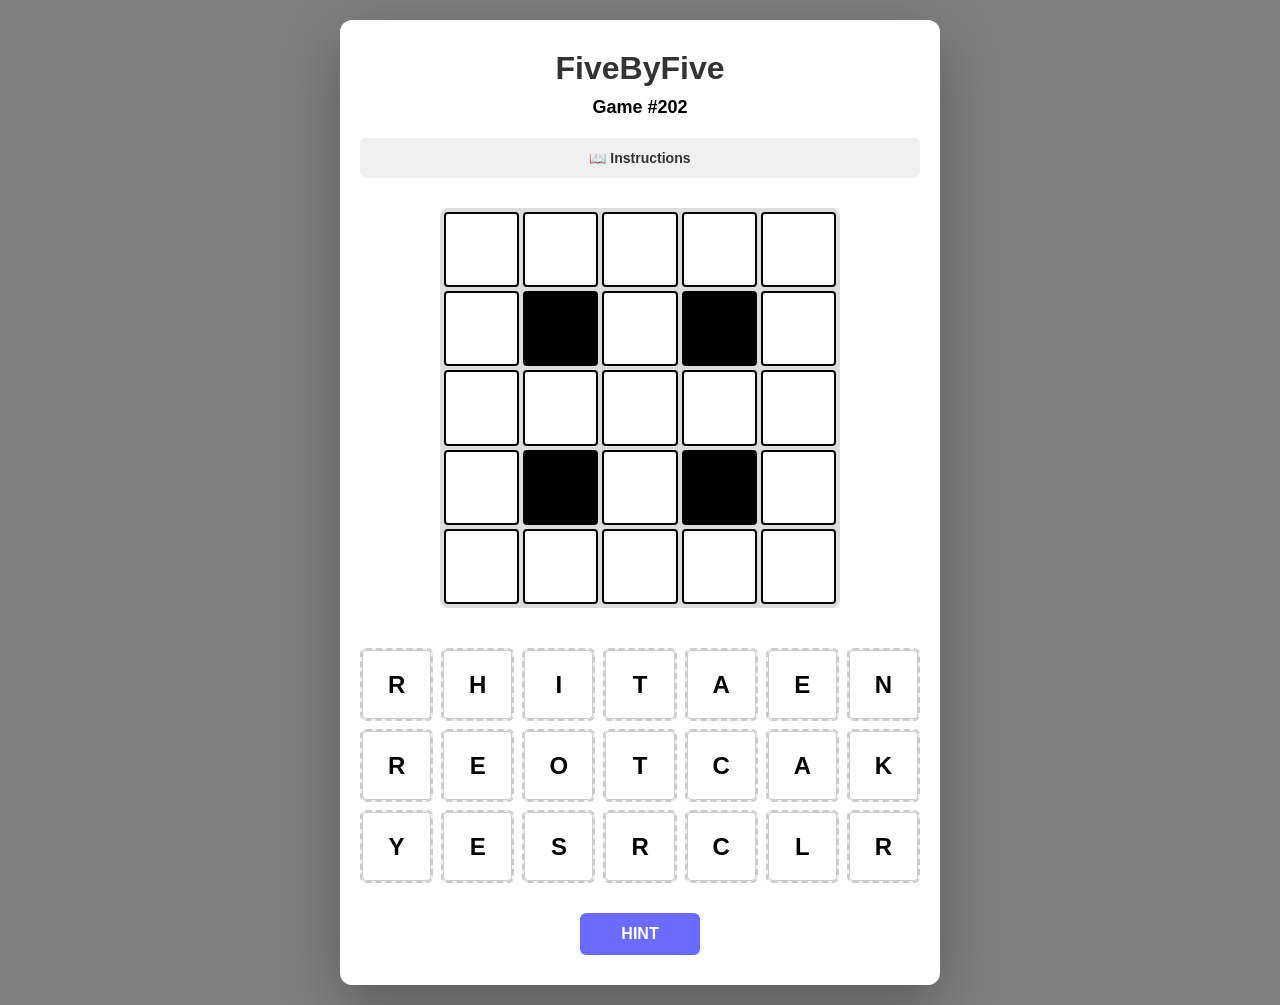
==== fivebyfive.html @ f7b61390 "Clean up copilot slop (i.e. get it to actually work)" ====
<!DOCTYPE html>
<html lang="en">
<head>
    <meta charset="UTF-8">
    <meta name="viewport" content="width=device-width, initial-scale=1.0">
    <title>FiveByFive</title>
    <link rel="stylesheet" href="fivebyfive-styles.css">
</head>
<body>
    <div class="container">
        <!-- Header -->
        <header class="header">
            <div class="header-content">
                <h1 id="gameName">FiveByFive</h1>
                <div class="game-info">
                    <span id="gameNumber">Game #1</span>
                </div>
            </div>
            <!-- Instructions (Collapsible) -->
            <div class="instructions-section">
                <button class="instructions-toggle" id="instructionsToggle">📖 Instructions</button>
                <div class="instructions-content" id="instructionsContent" style="display: none;">
                    <p>Form six 5-letter words using the tiles below:</p>
                    <p>Drag and drop tiles onto the white squares of the grid.</p>
                    <p>You can get up to three hints, but it will remove any tiles you've already placed.</p>
                </div>
            </div>
        </header>

        <!-- Game Board -->
        <main class="game-board-container">
            <!-- 5x5 Grid -->
            <div class="grid" id="gameGrid">
                <!-- generated in js -->
            </div>

            <!-- Tile Rack -->
            <div class="tile-rack" id="tileRack">
                <!-- Tiles will be generated by JavaScript -->
            </div>
        </main>

        <!-- Button Bar -->
        <div class="button-bar" id="buttonBar">
            <button class="game-button" id="giveUpBtn" style="display: none;">GIVE UP</button>
            <button class="game-button" id="hintBtn" style="display: none;">HINT</button>
            <button class="game-button" id="checkBtn" style="display: none;">CHECK</button>
            <button class="game-button" id="shareBtn" style="display: none;">SHARE</button>
        </div>
    </div>


    <div id="toast">Results copied to clipboard.</div>
    <script src="fivebyfive-words.js"></script>
    <script src="fivebyfive-grids.js"></script>
    <script src="fivebyfive.js"></script>
</body>
</html>
---- fivebyfive-styles.css ----
* {
    margin: 0;
    padding: 0;
    box-sizing: border-box;
}

body {
    font-family: 'Segoe UI', Tahoma, Geneva, Verdana, sans-serif;
    background: gray;
    min-height: 100vh;
    display: flex;
    justify-content: center;
    align-items: center;
    padding: 20px;
}

.container {
    background: white;
    border-radius: 12px;
    box-shadow: 0 20px 60px rgba(0, 0, 0, 0.3);
    max-width: 600px;
    width: 100%;
    padding: 30px 20px;
}

.header {
    text-align: center;
    margin-bottom: 30px;
}

.header-content h1 {
    font-size: 32px;
    color: #333;
    margin-bottom: 10px;
}

.game-info {
    font-size: 18px;
    color: #666;
    margin-bottom: 20px;
}

#gameNumber {
    font-weight: bold;
    color: #000000;
}

.instructions-section {
    margin-bottom: 20px;
}

.instructions-toggle {
    background: #f0f0f0;
    border: none;
    padding: 12px 16px;
    border-radius: 6px;
    cursor: pointer;
    font-size: 14px;
    font-weight: 600;
    color: #333;
    transition: all 0.3s ease;
    width: 100%;
}

.instructions-toggle:hover {
    background: #e0e0e0;
    transform: translateY(-2px);
}

.instructions-content {
    background: #f9f9f9;
    border-left: 4px solid #667eea;
    padding: 15px;
    margin-top: 10px;
    border-radius: 4px;
    font-size: 14px;
    color: #555;
    line-height: 1.6;
}

.instructions-content p {
    margin-bottom: 10px;
}

.instructions-content ul {
    margin-left: 20px;
    margin-bottom: 10px;
}

.instructions-content li {
    margin-bottom: 5px;
}

.game-board-container {
    display: flex;
    flex-direction: column;
    gap: 20px;
    align-items: center;
}

.grid {
    display: grid;
    grid-template-columns: repeat(5, 1fr);
    gap: 4px;
    background: #ddd;
    padding: 4px;
    border-radius: 8px;
    max-width: 400px;
    width: 100%;
    aspect-ratio: 1;
}

.grid-square {
    aspect-ratio: 1;
    border: 2px solid #000;
    display: flex;
    justify-content: center;
    align-items: center;
    position: relative;
    background: white;
    border-radius: 4px;
    user-select: none;
    transition: background-color 0.2s ease;
}

.grid-square.black {
    background: #000;
    cursor: default;
}

.grid-square.white {
    background: white;
}

.grid-square.white:hover {
    background: #f5f5f5;
}

.grid-square.white.drag-over {
    background: #e8f0ff;
    box-shadow: inset 0 0 0 2px #667eea;
}

.grid-square.white.drag-over:active {
    background: #d0e0ff;
}

.game-board-container.drag-over {
    background: rgba(102, 126, 234, 0.1);
    border-radius: 8px;
    outline: 2px dashed #667eea;
}

.tile {
    width: 90%;
    height: 90%;
    display: flex;
    justify-content: center;
    align-items: center;
    font-size: 24px;
    font-weight: bold;
    cursor: grab;
    user-select: none;
    border-radius: 4px;
    transition: all 0.2s ease;
}

.tile:active {
    cursor: grabbing;
}

.tile.black-on-white {
    background: white;
    color: black;
    border: 1px solid #ccc;
}

.tile.white-on-red {
    background: #ff4444;
    color: white;
}

.tile.white-on-green {
    background: #44dd44;
    color: white;
}

.tile-rack {
    display: grid;
    grid-template-columns: repeat(7, 1fr);
    gap: 8px;
    width: 100%;
    max-width: 600px;
    margin-top: 20px;
}

.tile-rack-slot {
    aspect-ratio: 1;
    background: #f0f0f0;
    border: 2px dashed #ccc;
    border-radius: 6px;
    position: relative;
    display: flex;
    justify-content: center;
    align-items: center;
}

.tile-rack-slot.centered {
    grid-column: 3 / 4;
    margin-top: 10px;
}

.tile-rack-slot .tile {
    width: 100%;
    height: 100%;
}

.button-bar {
    display: flex;
    gap: 12px;
    justify-content: center;
    margin-top: 30px;
    flex-wrap: wrap;
}

.game-button {
    padding: 12px 24px;
    font-size: 16px;
    font-weight: 600;
    border: none;
    border-radius: 6px;
    cursor: pointer;
    transition: all 0.3s ease;
    min-width: 120px;
}

#giveUpBtn {
    background: #6b6bff;
    color: white;
}

#giveUpBtn:hover {
    background: #5252ff;
    transform: translateY(-2px);
    box-shadow: 0 4px 12px rgba(255, 107, 107, 0.3);
}

#checkBtn {
    background: #6b6bff;
    color: white;
}

#checkBtn:hover {
    background: #5252ff;
    transform: translateY(-2px);
    box-shadow: 0 4px 12px rgba(78, 205, 196, 0.3);
}

#hintBtn {
    background: #6b6bff;
    color: white;
}

#hintBtn:hover {
    background: #5252ff;
    transform: translateY(-2px);
    box-shadow: 0 4px 12px rgba(78, 205, 196, 0.3);
}

#shareBtn {
    background: #6b6bff;
    color: white;
}

#shareBtn:hover {
    background: #5252ff;
    transform: translateY(-2px);
    box-shadow: 0 4px 12px rgba(102, 126, 234, 0.3);
}

.game-button:active {
    transform: translateY(0);
}

/* Mobile Responsive */
@media (max-width: 600px) {
    .container {
        padding: 20px 15px;
    }

    .header-content h1 {
        font-size: 24px;
    }

    .game-info {
        font-size: 16px;
    }

    .grid,
    .tile-rack {
        max-width: 100%;
    }

    .grid-square {
        min-height: 60px;
    }

    .tile {
        font-size: 18px;
    }

    .game-button {
        padding: 10px 20px;
        font-size: 14px;
        min-width: 100px;
    }

    .button-bar {
        gap: 8px;
    }
}

@media (max-width: 400px) {
    .container {
        padding: 15px 10px;
    }

    .header-content h1 {
        font-size: 20px;
    }

    .game-info {
        font-size: 14px;
    }

    .grid {
        gap: 3px;
        padding: 3px;
    }

    .grid-square {
        min-height: 50px;
        border-width: 1px;
    }

    .tile {
        font-size: 16px;
    }

    .tile-rack {
        gap: 6px;
    }

    .tile-rack-slot {
        border-width: 1px;
    }

    .game-button {
        padding: 8px 16px;
        font-size: 12px;
        min-width: 90px;
    }
}

/* Touch-friendly adjustments */
@media (hover: none) and (pointer: coarse) {
    .game-button:active {
        transform: scale(0.98);
    }

    .tile {
        width: 100%;
        height: 100%;
    }
}

/*toast message for sharing*/
#toast {
  visibility: hidden;
  min-width: 250px;
  background-color: #333;
  color: #fff;
  text-align: center;
  border-radius: 5px;
  padding: 16px;
  position: fixed;
  z-index: 1;
  left: 50%;
  bottom: 30px;
  transform: translateX(-50%);
}

#toast.show {
  visibility: visible;
  animation: fadein 0.5s, fadeout 0.5s 2.5s;
}

@keyframes fadein { from {bottom: 0; opacity: 0;} to {bottom: 30px; opacity: 1;} }
@keyframes fadeout { from {bottom: 30px; opacity: 1;} to {bottom: 0; opacity: 0;} }
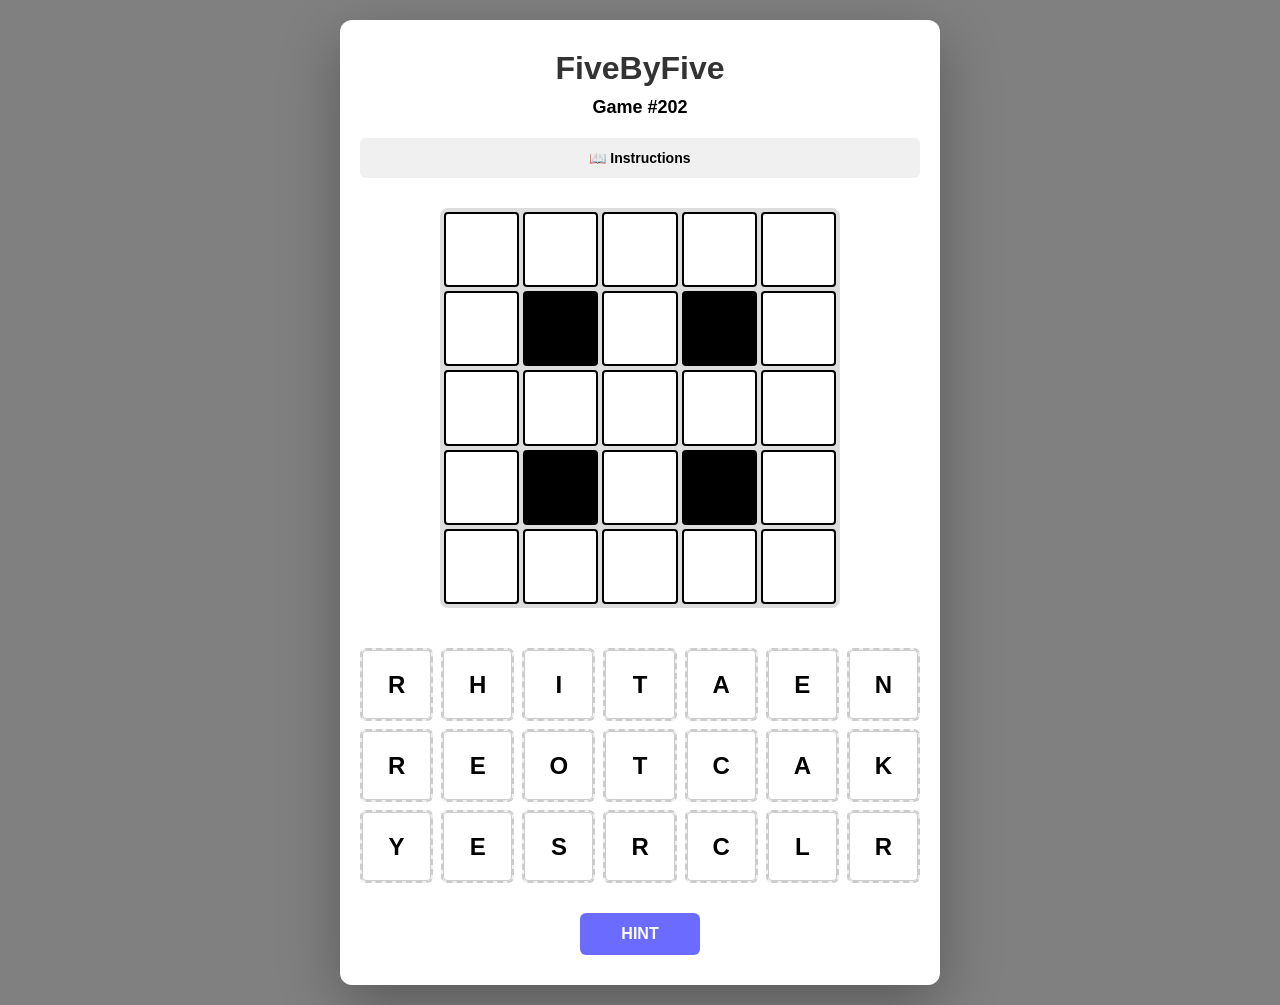
==== commit db091786: "Change "hint" to a brief view. Update instructions." ====
--- a/fivebyfive.html
+++ b/fivebyfive.html
@@ -20,9 +20,10 @@
             <div class="instructions-section">
                 <button class="instructions-toggle" id="instructionsToggle">📖 Instructions</button>
                 <div class="instructions-content" id="instructionsContent" style="display: none;">
-                    <p>Form six 5-letter words using the tiles below:</p>
-                    <p>Drag and drop tiles onto the white squares of the grid.</p>
-                    <p>You can get up to three hints, but it will remove any tiles you've already placed.</p>
+                    <p>Drag and drop tiles onto the white squares of the grid to form 6 words (3 across, 3 down). There might be multiple valid solutions; you only need to find one.</p>
+                    <p>The "HINT" button will briefly show you progressively more expected letters, but you only get 3 hints maximum.</p>
+                    <p>When the game's over, the "CHECK" button will show you the expected solution.</p>
+                    <p>NOTE: The game verifies words against the list of 5-letter words that are valid for typical word games. The expected solution only uses the 500 most common words, but you can use any of them.</p>
                 </div>
             </div>
         </header>
--- a/fivebyfive-styles.css
+++ b/fivebyfive-styles.css
@@ -57,7 +57,7 @@
     cursor: pointer;
     font-size: 14px;
     font-weight: 600;
-    color: #333;
+    color: #000000;
     transition: all 0.3s ease;
     width: 100%;
 }
@@ -74,12 +74,13 @@
     margin-top: 10px;
     border-radius: 4px;
     font-size: 14px;
-    color: #555;
+    color: #000000;
     line-height: 1.6;
+    text-align: left;
 }
 
 .instructions-content p {
-    margin-bottom: 10px;
+    margin-bottom: 5px;
 }
 
 .instructions-content ul {
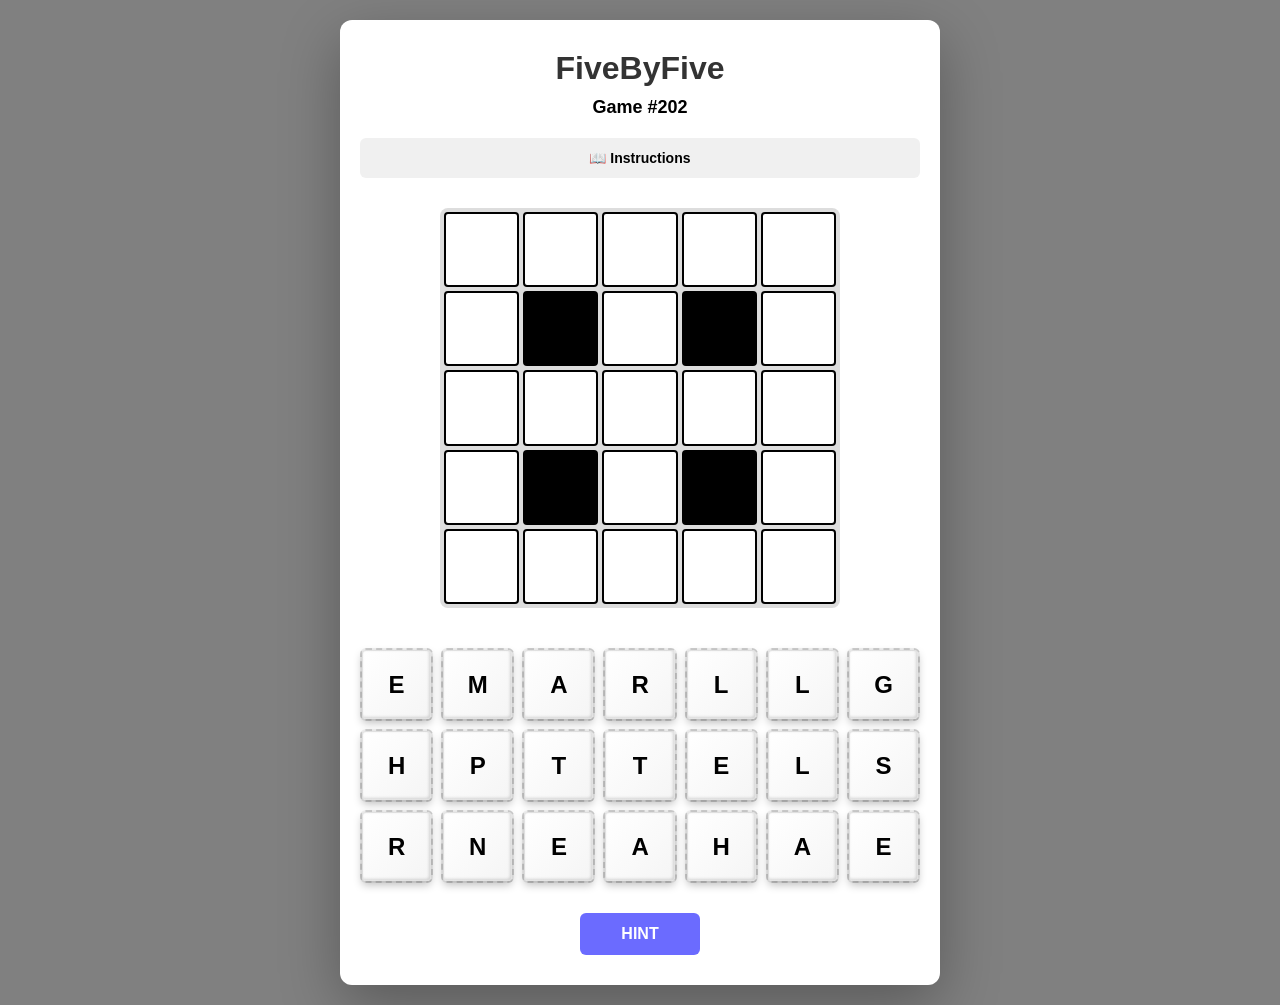
==== commit a2979645: "Added icon. Made tiles more 3D. Removed a few problematic games (contained proper nouns)." ====
--- a/fivebyfive.html
+++ b/fivebyfive.html
@@ -5,6 +5,7 @@
     <meta name="viewport" content="width=device-width, initial-scale=1.0">
     <title>FiveByFive</title>
     <link rel="stylesheet" href="fivebyfive-styles.css">
+    <link rel="icon" type="image/x-icon" href="fivebyfive.ico">
 </head>
 <body>
     <div class="container">
@@ -21,9 +22,9 @@
                 <button class="instructions-toggle" id="instructionsToggle">📖 Instructions</button>
                 <div class="instructions-content" id="instructionsContent" style="display: none;">
                     <p>Drag and drop tiles onto the white squares of the grid to form 6 words (3 across, 3 down). There might be multiple valid solutions; you only need to find one.</p>
-                    <p>The "HINT" button will briefly show you progressively more expected letters, but you only get 3 hints maximum.</p>
-                    <p>When the game's over, the "CHECK" button will show you the expected solution.</p>
-                    <p>NOTE: The game verifies words against the list of 5-letter words that are valid for typical word games. The expected solution only uses the 500 most common words, but you can use any of them.</p>
+                    <p>The "HINT" button (press and hold) will show you progressively more expected letters, but you only get 3 hints maximum.</p>
+                    <p>When the game's over, the "CHECK" button (press and hold) will show you the expected solution.</p>
+                    <p>NOTE: The game verifies words against the list of 5-letter words that are valid for typical word games. The expected solution only uses the 500 most common words (according to a word frequency list), but you can use any of them.</p>
                 </div>
             </div>
         </header>
--- a/fivebyfive-styles.css
+++ b/fivebyfive-styles.css
@@ -164,25 +164,37 @@
     user-select: none;
     border-radius: 4px;
     transition: all 0.2s ease;
+    /* 3D Effect */
+    box-shadow:
+        0 4px 8px rgba(0, 0, 0, 0.25),           /* Drop shadow */
+        inset -1px -1px 3px rgba(0, 0, 0, 0.15), /* Bottom-right inner shadow */
+        inset 1px 1px 3px rgba(255, 255, 255, 0.5); /* Top-left inner highlight */
+    border: 1px solid rgba(0, 0, 0, 0.1);
+    transform: translateZ(0);
 }
 
 .tile:active {
     cursor: grabbing;
+
+    box-shadow:
+        0 2px 4px rgba(0, 0, 0, 0.2),
+        inset -0.5px -0.5px 2px rgba(0, 0, 0, 0.1),
+        inset 0.5px 0.5px 2px rgba(255, 255, 255, 0.3);
+    transform: translateY(2px) translateZ(0);
 }
 
 .tile.black-on-white {
-    background: white;
+    background: linear-gradient(135deg, #ffffff 0%, #f5f5f5 100%);
     color: black;
-    border: 1px solid #ccc;
 }
 
 .tile.white-on-red {
-    background: #ff4444;
+    background: linear-gradient(135deg, #ff6b6b 0%, #ff4444 100%);
     color: white;
 }
 
 .tile.white-on-green {
-    background: #44dd44;
+    background: linear-gradient(135deg, #66dd66 0%, #44dd44 100%);
     color: white;
 }
 
@@ -249,6 +261,9 @@
 #checkBtn {
     background: #6b6bff;
     color: white;
+    user-select: none;
+    -webkit-user-select: none;
+    -webkit-touch-callout: none;
 }
 
 #checkBtn:hover {
@@ -260,6 +275,9 @@
 #hintBtn {
     background: #6b6bff;
     color: white;
+    user-select: none;
+    -webkit-user-select: none;
+    -webkit-touch-callout: none;
 }
 
 #hintBtn:hover {
@@ -372,6 +390,16 @@
     .tile {
         width: 100%;
         height: 100%;
+    }
+}
+
+@media (hover: hover) and (pointer: fine) {
+    .tile:hover {
+        box-shadow:
+            0 6px 12px rgba(0, 0, 0, 0.3),
+            inset -1px -1px 3px rgba(0, 0, 0, 0.15),
+            inset 1px 1px 3px rgba(255, 255, 255, 0.5);
+        transform: translateY(-1px) translateZ(0);
     }
 }
 
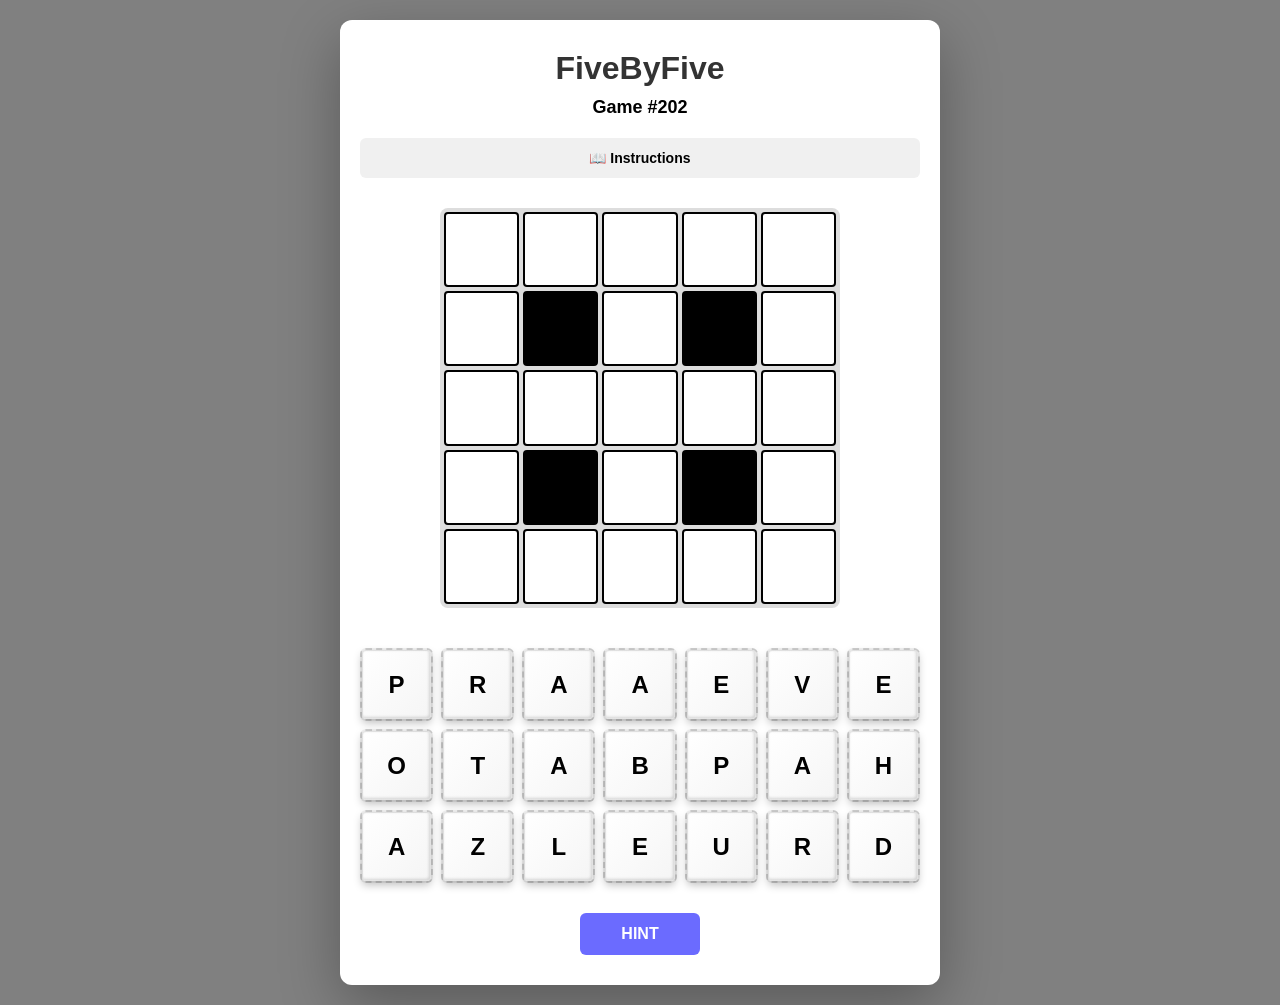
==== commit 8ecb406d: "Updated instructions. Added random parameter." ====
--- a/fivebyfive.html
+++ b/fivebyfive.html
@@ -24,7 +24,8 @@
                     <p>Drag and drop tiles onto the white squares of the grid to form 6 words (3 across, 3 down). There might be multiple valid solutions; you only need to find one.</p>
                     <p>The "HINT" button (press and hold) will show you progressively more expected letters, but you only get 3 hints maximum.</p>
                     <p>When the game's over, the "CHECK" button (press and hold) will show you the expected solution.</p>
-                    <p>NOTE: The game verifies words against the list of 5-letter words that are valid for typical word games. The expected solution only uses the 500 most common words (according to a word frequency list), but you can use any of them.</p>
+                    <p>NOTE: The game verifies words against the list of 5-letter words that are valid for typical word games. The expected solution only uses the (roughly) 500 most common words, but you can use any of them.</p>
+                    <p>For reference, the following is a list of the words used to construct the expected solutions:<br/>ABOUT, ABOVE, ABUSE, ACTOR, ADDED, ADULT, AFTER, AGAIN, AGENT, AGREE, AHEAD, ALARM, ALBUM, ALERT, ALIVE, ALLOW, ALONE, ALONG, ALPHA, AMONG, ANGEL, ANGLE, APART, APPLE, APPLY, ARRAY, ASKED, ASSET, AUDIO, AUDIT, AVOID, AWARD, AWARE, BAKER, BASED, BASIC, BEACH, BEAST, BEGAN, BEGIN, BEING, BELOW, BIBLE, BIRTH, BLACK, BLANK, BLIND, BLOCK, BLOOD, BOARD, BOOTY, BOUND, BRAIN, BRAND, BRASS, BREAK, BRIEF, BRING, BROAD, BROWN, BUDDY, BUILD, BUILT, BUYER, CABLE, CACHE, CANON, CARRY, CATCH, CAUSE, CHAIN, CHAIR, CHART, CHEAP, CHECK, CHIEF, CHILD, CIVIL, CLAIM, CLASS, CLEAN, CLEAR, CLICK, CLOCK, CLOSE, COACH, COAST, COLOR, COMIC, COULD, COUNT, COURT, COVER, CRACK, CRAFT, CRASH, CRAZY, CREAM, CREEK, CRIME, CROSS, CROWN, CYCLE, DAILY, DANCE, DEATH, DELAY, DELTA, DEPTH, DIARY, DIRTY, DODGE, DOING, DOUBT, DRAFT, DRAMA, DRAWN, DREAM, DRESS, DRINK, DRIVE, EAGLE, EARLY, EARTH, EBONY, EIGHT, EMAIL, EMPTY, ENDED, ENEMY, ENJOY, ENTER, ENTRY, EQUAL, ERROR, EVENT, EVERY, EXACT, EXIST, EXTRA, FAITH, FALSE, FIBER, FIELD, FIFTH, FIGHT, FILED, FINAL, FIRST, FIXED, FLASH, FLOOR, FORCE, FORTH, FORUM, FOUND, FRAME, FRANK, FRAUD, FRESH, FRONT, FRUIT, FULLY, FUNNY, GAMMA, GENRE, GHOST, GIANT, GIVEN, GLASS, GLOBE, GOING, GRACE, GRADE, GRAND, GRANT, GRAPH, GREAT, GREEN, GROSS, GROUP, GROVE, GUARD, GUESS, GUEST, GUIDE, HAIRY, HAPPY, HEARD, HEART, HEAVY, HELLO, HENCE, HONOR, HORSE, HOTEL, HOUSE, HUMAN, HUMOR, IDEAL, IMAGE, INDEX, INNER, INPUT, ISSUE, JOINT, JUDGE, KNOWN, LABEL, LABOR, LARGE, LASER, LATER, LAYER, LEARN, LEASE, LEAST, LEAVE, LEGAL, LEVEL, LIGHT, LIMIT, LIVED, LOCAL, LODGE, LOGIC, LOGIN, LOVED, LOWER, LUCKY, LUNCH, MAGIC, MAJOR, MAKER, MARCH, MATCH, MAYBE, MAYOR, MEANT, MEDIA, METAL, METER, METRO, MICRO, MIGHT, MINOR, MIXED, MODEL, MODEM, MONEY, MONTH, MOTOR, MOUNT, MOUSE, MOUTH, MOVED, MOVIE, MUSIC, NAKED, NAMED, NEVER, NEWLY, NIGHT, NOISE, NORTH, NOTED, NOVEL, NURSE, OCCUR, OCEAN, OFFER, OFTEN, OLDER, OPERA, ORDER, OTHER, OWNED, OWNER, PAINT, PANEL, PAPER, PARTY, PATCH, PEACE, PEARL, PHASE, PHONE, PHOTO, PIANO, PIECE, PILOT, PLACE, PLAIN, PLANE, PLANT, PLATE, PLAZA, POINT, POKER, POWER, PRESS, PRICE, PRIDE, PRIME, PRINT, PRIOR, PRIZE, PROOF, PROUD, PROVE, PULSE, QUEEN, QUERY, QUEST, QUIET, QUITE, QUOTE, RADAR, RADIO, RAISE, RANGE, RAPID, RATED, RATIO, REACH, READY, REFER, REPLY, RIDGE, RIGHT, RIVER, ROUND, ROUTE, ROYAL, RURAL, SAINT, SAVED, SCALE, SCENE, SCOPE, SCORE, SENSE, SERVE, SETUP, SEVEN, SHALL, SHAPE, SHARE, SHARP, SHEET, SHELL, SHIFT, SHIRT, SHOCK, SHORT, SHOWN, SINCE, SKILL, SLEEP, SLIDE, SMALL, SMART, SMOKE, SOLAR, SOLID, SORRY, SOUND, SOUTH, SPACE, SPEAK, SPEED, SPEND, SPENT, SPLIT, SPORT, SPRAY, STAFF, STAGE, STAND, START, STATE, STEEL, STICK, STILL, STOCK, STONE, STORE, STORM, STORY, STRIP, STUDY, STUFF, STYLE, SUGAR, SUITE, SUPER, SWEET, TABLE, TAKEN, TASTE, TEACH, THANK, THEIR, THEME, THERE, THESE, THING, THINK, THIRD, THOSE, THREE, THROW, TIGHT, TITLE, TODAY, TOPIC, TOTAL, TOUCH, TOWER, TRACK, TRADE, TRAIL, TRAIN, TREAT, TREND, TRIAL, TRIED, TRUCK, TRULY, TRUST, TRUTH, TWICE, ULTRA, UNDER, UNION, UNTIL, UPPER, URBAN, USAGE, USING, USUAL, VALID, VALUE, VENUE, VIDEO, VILLA, VINYL, VISIT, VITAL, VOICE, WASTE, WATCH, WATER, WHEEL, WHERE, WHICH, WHILE, WHITE, WHOLE, WHOSE, WIDTH, WOMAN, WOMEN, WORLD, WORSE, WORST, WORTH, WOULD, WRITE, WRONG, WROTE, YIELD, YOUNG, YOUTH</p>
                 </div>
             </div>
         </header>
--- a/fivebyfive-styles.css
+++ b/fivebyfive-styles.css
@@ -77,7 +77,10 @@
     color: #000000;
     line-height: 1.6;
     text-align: left;
-}
+
+    max-height: 16em;
+    overflow-y: auto;
+    overflow-x: hidden;}
 
 .instructions-content p {
     margin-bottom: 5px;
@@ -97,6 +100,11 @@
     flex-direction: column;
     gap: 20px;
     align-items: center;
+    user-select: none;
+    -webkit-user-select: none;
+    -moz-user-select: none;
+    -ms-user-select: none;
+    -webkit-touch-callout: none;
 }
 
 .grid {
@@ -122,6 +130,11 @@
     border-radius: 4px;
     user-select: none;
     transition: background-color 0.2s ease;
+    user-select: none;
+    -webkit-user-select: none;
+    -moz-user-select: none;
+    -ms-user-select: none;
+    -webkit-touch-callout: none;
 }
 
 .grid-square.black {
@@ -162,6 +175,10 @@
     font-weight: bold;
     cursor: grab;
     user-select: none;
+    -webkit-user-select: none;
+    -moz-user-select: none;
+    -ms-user-select: none;
+    -webkit-touch-callout: none;
     border-radius: 4px;
     transition: all 0.2s ease;
     /* 3D Effect */
@@ -216,6 +233,9 @@
     display: flex;
     justify-content: center;
     align-items: center;
+    user-select: none;
+    -webkit-user-select: none;
+    -webkit-touch-callout: none;
 }
 
 .tile-rack-slot.centered {
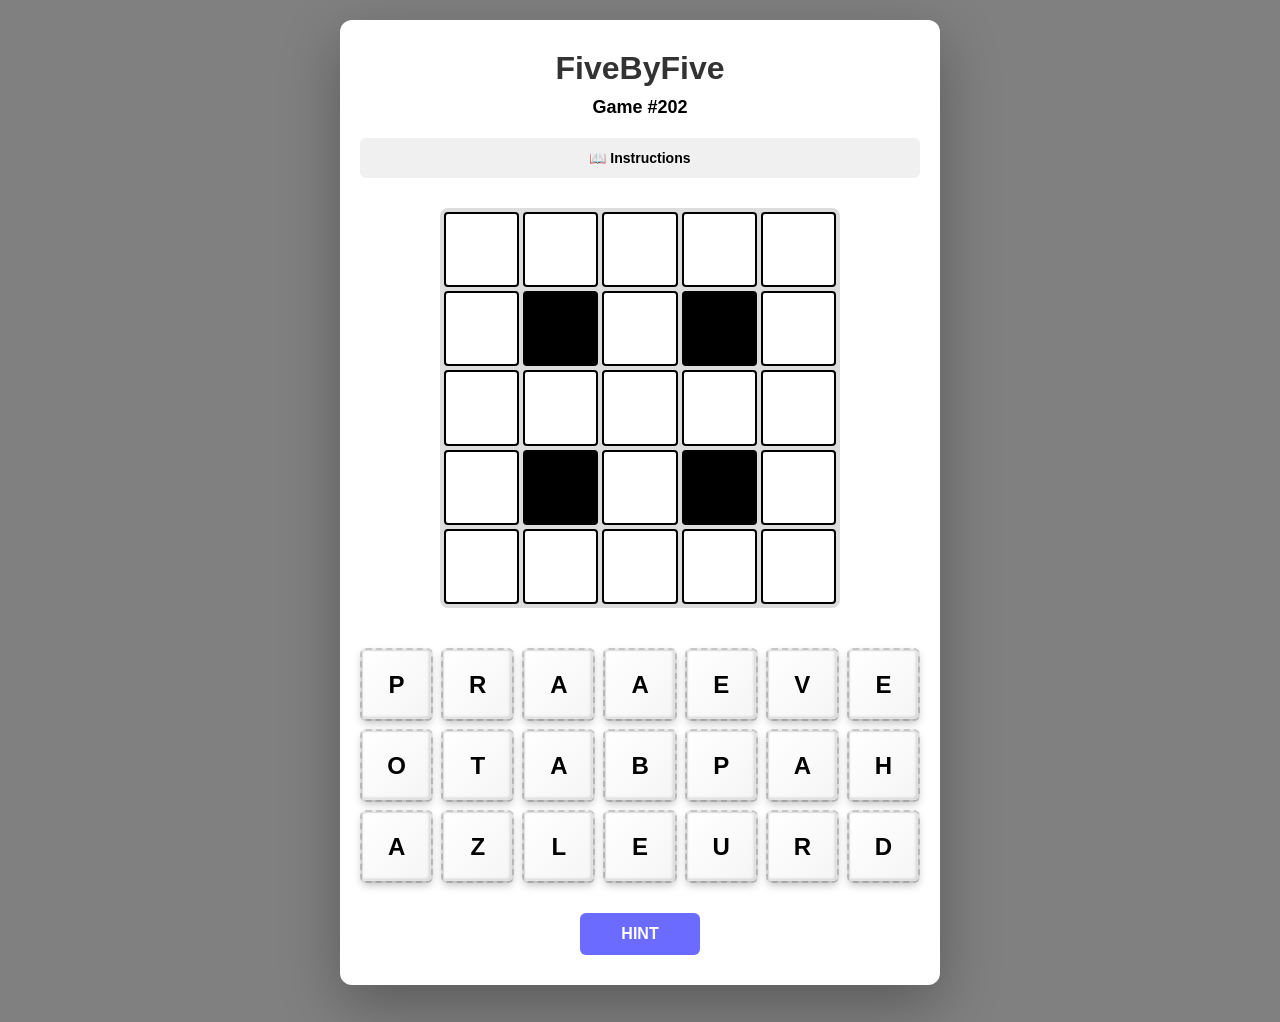
==== commit 4dd8bd14: "Improved drag and drop for mobile." ====
--- a/fivebyfive.html
+++ b/fivebyfive.html
@@ -4,7 +4,7 @@
     <meta charset="UTF-8">
     <meta name="viewport" content="width=device-width, initial-scale=1.0">
     <title>FiveByFive</title>
-    <link rel="stylesheet" href="fivebyfive-styles.css">
+    <link rel="stylesheet" href="fivebyfive-styles.css?v=202605301104">
     <link rel="icon" type="image/x-icon" href="fivebyfive.ico">
 </head>
 <body>
@@ -54,8 +54,8 @@
 
 
     <div id="toast">Results copied to clipboard.</div>
-    <script src="fivebyfive-words.js"></script>
-    <script src="fivebyfive-grids.js"></script>
-    <script src="fivebyfive.js"></script>
+    <script src="fivebyfive-words.js?v=202605301104"></script>
+    <script src="fivebyfive-grids.js?v=202605301104"></script>
+    <script src="fivebyfive.js?v=202605301632"></script>
 </body>
 </html>
--- a/fivebyfive-styles.css
+++ b/fivebyfive-styles.css
@@ -446,3 +446,12 @@
 
 @keyframes fadein { from {bottom: 0; opacity: 0;} to {bottom: 30px; opacity: 1;} }
 @keyframes fadeout { from {bottom: 30px; opacity: 1;} to {bottom: 0; opacity: 0;} }
+
+
+.no-transition {
+  -webkit-transition: none !important;
+  -moz-transition: none !important;
+  -o-transition: none !important;
+  transition: none !important;
+  animation: none !important;
+}
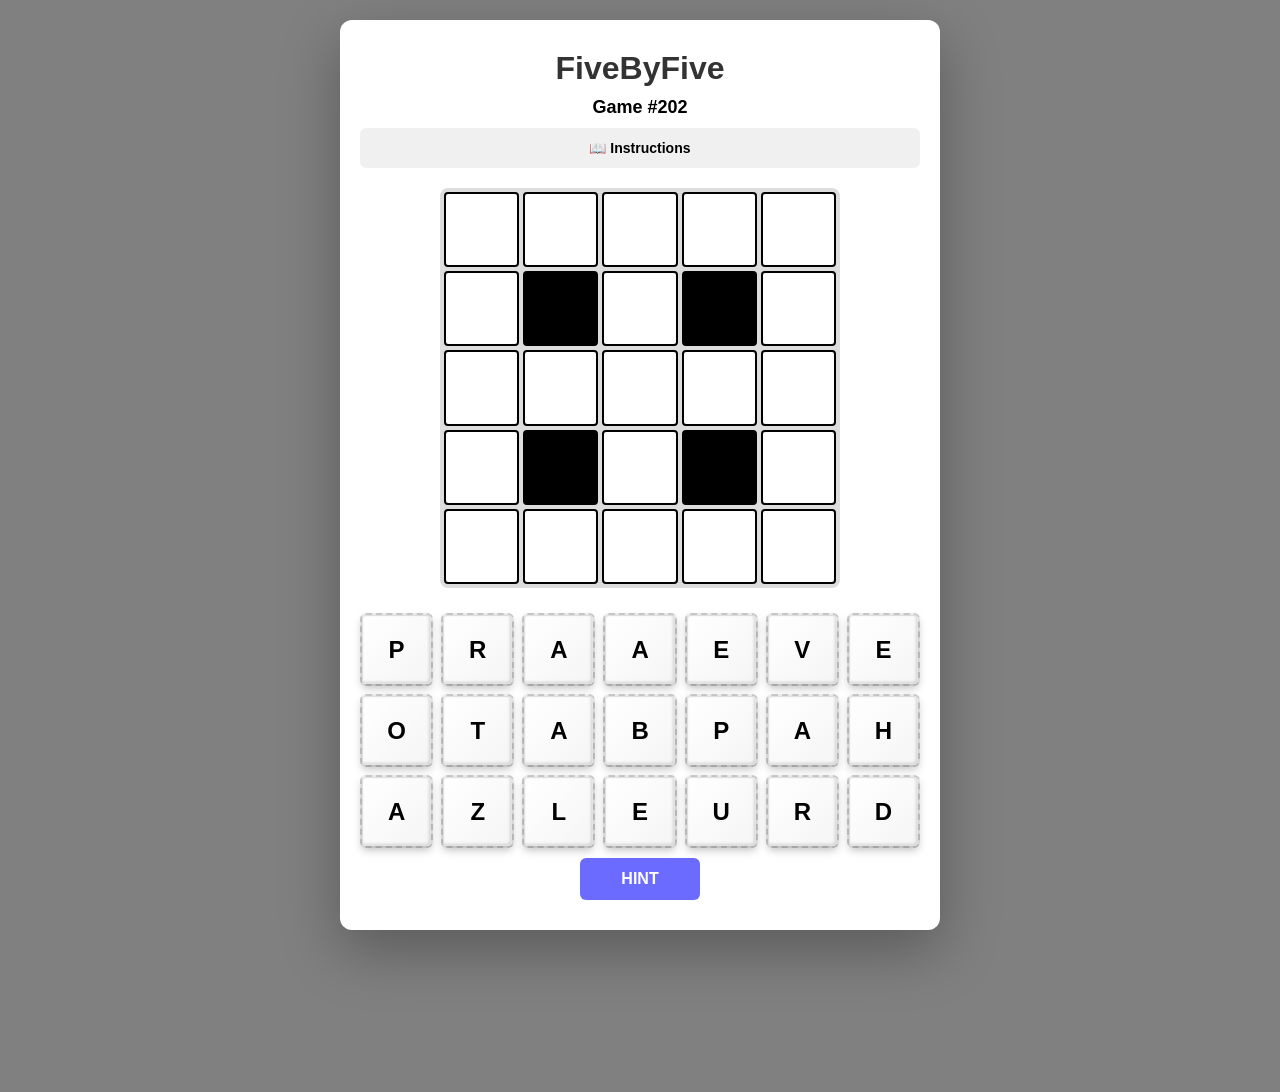
==== commit 4c16db4a: "Fixed results toast. Removed some empty space. Cleaned up CSS. Changed hint behavior." ====
--- a/fivebyfive.html
+++ b/fivebyfive.html
@@ -4,7 +4,7 @@
     <meta charset="UTF-8">
     <meta name="viewport" content="width=device-width, initial-scale=1.0">
     <title>FiveByFive</title>
-    <link rel="stylesheet" href="fivebyfive-styles.css?v=202605301104">
+    <link rel="stylesheet" href="fivebyfive-styles.css?v=202605311007">
     <link rel="icon" type="image/x-icon" href="fivebyfive.ico">
 </head>
 <body>
@@ -50,12 +50,12 @@
             <button class="game-button" id="checkBtn" style="display: none;">CHECK</button>
             <button class="game-button" id="shareBtn" style="display: none;">SHARE</button>
         </div>
+        <div id="toast">Results copied to clipboard.</div>
     </div>
 
 
-    <div id="toast">Results copied to clipboard.</div>
     <script src="fivebyfive-words.js?v=202605301104"></script>
     <script src="fivebyfive-grids.js?v=202605301104"></script>
-    <script src="fivebyfive.js?v=202605301632"></script>
+    <script src="fivebyfive.js?v=202605310935"></script>
 </body>
 </html>
--- a/fivebyfive-styles.css
+++ b/fivebyfive-styles.css
@@ -25,7 +25,7 @@
 
 .header {
     text-align: center;
-    margin-bottom: 30px;
+    margin-bottom: 10px;
 }
 
 .header-content h1 {
@@ -37,7 +37,7 @@
 .game-info {
     font-size: 18px;
     color: #666;
-    margin-bottom: 20px;
+    margin-bottom: 10px;
 }
 
 #gameNumber {
@@ -62,11 +62,6 @@
     width: 100%;
 }
 
-.instructions-toggle:hover {
-    background: #e0e0e0;
-    transform: translateY(-2px);
-}
-
 .instructions-content {
     background: #f9f9f9;
     border-left: 4px solid #667eea;
@@ -98,7 +93,7 @@
 .game-board-container {
     display: flex;
     flex-direction: column;
-    gap: 20px;
+    gap: 5px;
     align-items: center;
     user-select: none;
     -webkit-user-select: none;
@@ -166,8 +161,8 @@
 }
 
 .tile {
-    width: 90%;
-    height: 90%;
+    width: 100%;
+    height: 100%;
     display: flex;
     justify-content: center;
     align-items: center;
@@ -252,7 +247,7 @@
     display: flex;
     gap: 12px;
     justify-content: center;
-    margin-top: 30px;
+    margin-top: 10px;
     flex-wrap: wrap;
 }
 
@@ -265,61 +260,14 @@
     cursor: pointer;
     transition: all 0.3s ease;
     min-width: 120px;
-}
-
-#giveUpBtn {
     background: #6b6bff;
     color: white;
-}
-
-#giveUpBtn:hover {
-    background: #5252ff;
-    transform: translateY(-2px);
-    box-shadow: 0 4px 12px rgba(255, 107, 107, 0.3);
-}
-
-#checkBtn {
-    background: #6b6bff;
-    color: white;
     user-select: none;
     -webkit-user-select: none;
     -webkit-touch-callout: none;
 }
 
-#checkBtn:hover {
-    background: #5252ff;
-    transform: translateY(-2px);
-    box-shadow: 0 4px 12px rgba(78, 205, 196, 0.3);
-}
-
-#hintBtn {
-    background: #6b6bff;
-    color: white;
-    user-select: none;
-    -webkit-user-select: none;
-    -webkit-touch-callout: none;
-}
-
-#hintBtn:hover {
-    background: #5252ff;
-    transform: translateY(-2px);
-    box-shadow: 0 4px 12px rgba(78, 205, 196, 0.3);
-}
-
-#shareBtn {
-    background: #6b6bff;
-    color: white;
-}
-
-#shareBtn:hover {
-    background: #5252ff;
-    transform: translateY(-2px);
-    box-shadow: 0 4px 12px rgba(102, 126, 234, 0.3);
-}
-
-.game-button:active {
-    transform: translateY(0);
-}
+
 
 /* Mobile Responsive */
 @media (max-width: 600px) {
@@ -401,17 +349,6 @@
     }
 }
 
-/* Touch-friendly adjustments */
-@media (hover: none) and (pointer: coarse) {
-    .game-button:active {
-        transform: scale(0.98);
-    }
-
-    .tile {
-        width: 100%;
-        height: 100%;
-    }
-}
 
 @media (hover: hover) and (pointer: fine) {
     .tile:hover {
@@ -432,21 +369,16 @@
   text-align: center;
   border-radius: 5px;
   padding: 16px;
-  position: fixed;
+  position: absolute;
   z-index: 1;
   left: 50%;
-  bottom: 30px;
+  bottom: 50%;
   transform: translateX(-50%);
 }
 
 #toast.show {
   visibility: visible;
-  animation: fadein 0.5s, fadeout 0.5s 2.5s;
-}
-
-@keyframes fadein { from {bottom: 0; opacity: 0;} to {bottom: 30px; opacity: 1;} }
-@keyframes fadeout { from {bottom: 30px; opacity: 1;} to {bottom: 0; opacity: 0;} }
-
+}
 
 .no-transition {
   -webkit-transition: none !important;
@@ -454,4 +386,18 @@
   -o-transition: none !important;
   transition: none !important;
   animation: none !important;
+}
+
+.hint-letter {
+    position: absolute;
+    top: 1%;
+    left: 8%;
+    font-size: 12px;
+    font-weight: bold;
+    color: #000;
+    background: transparent;
+    pointer-events: none;
+    user-select: none;
+    opacity: 0.6;
+    z-index: 100;
 }
